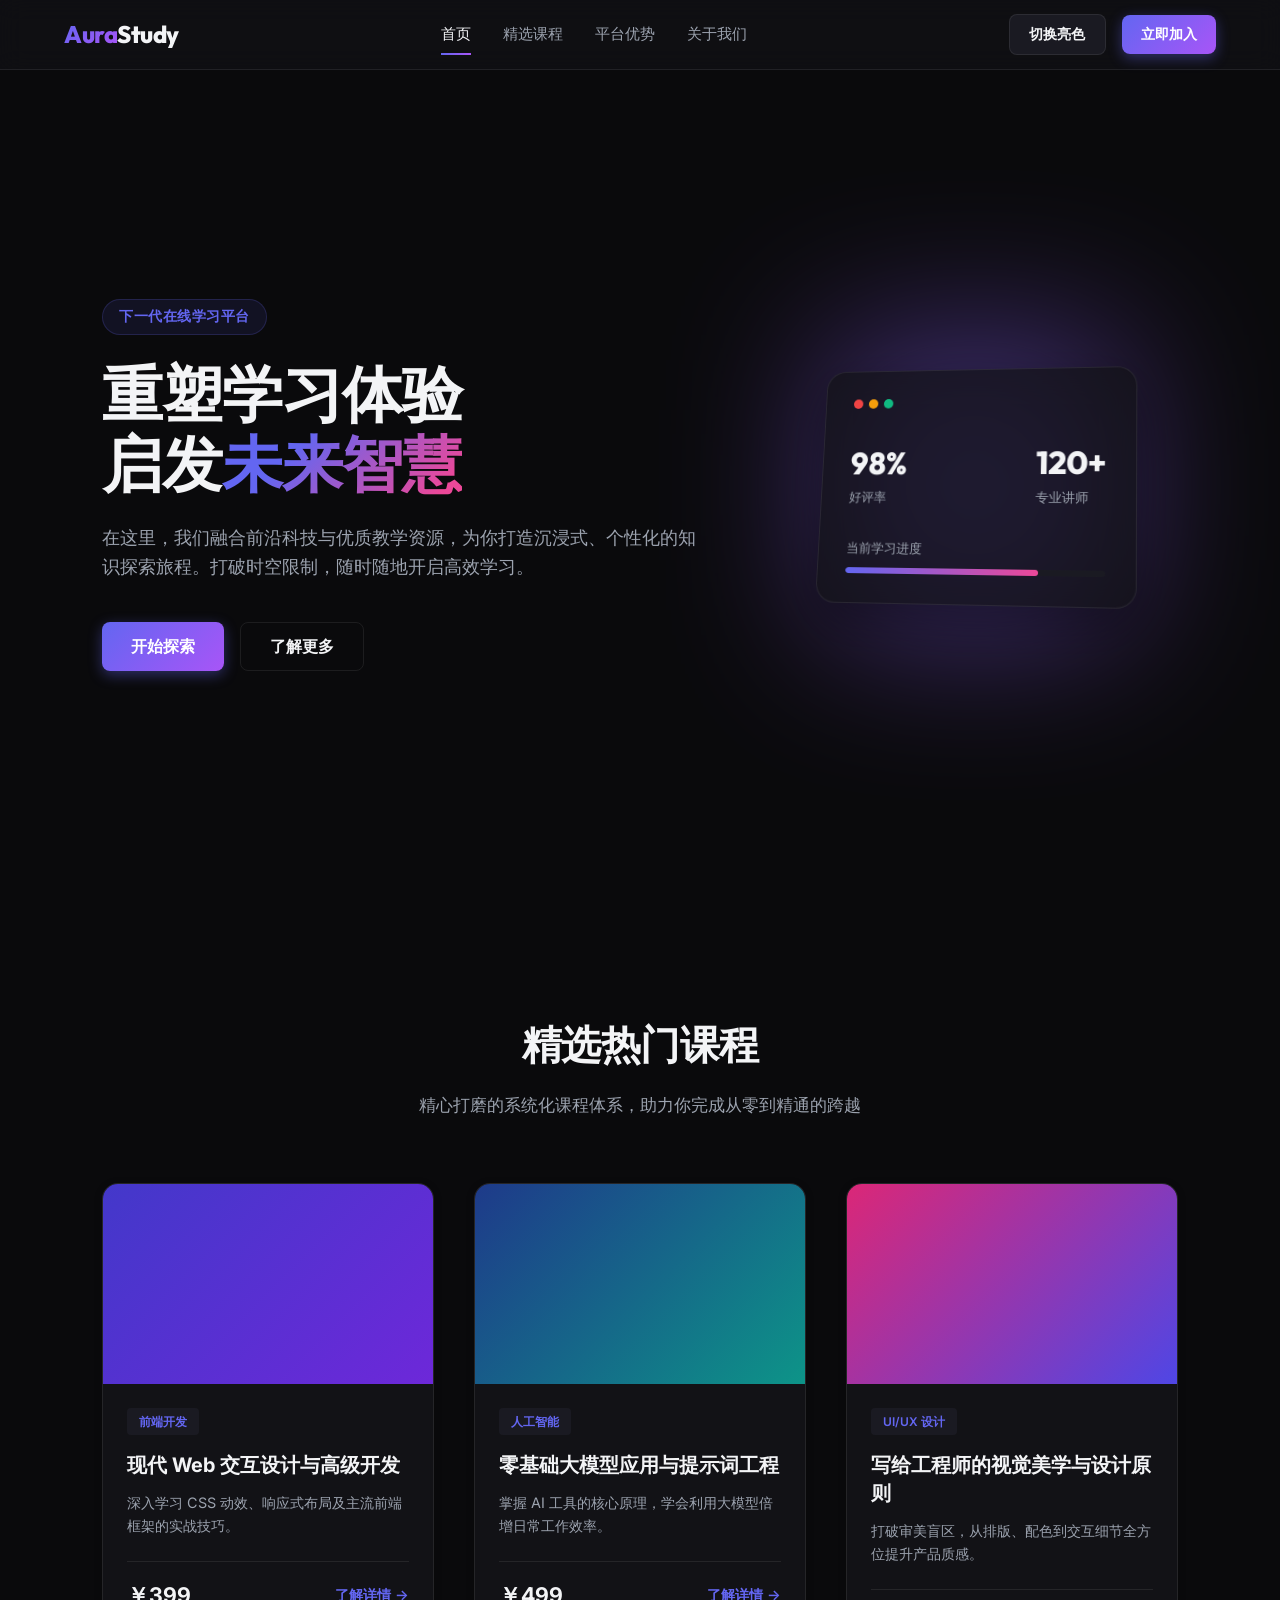
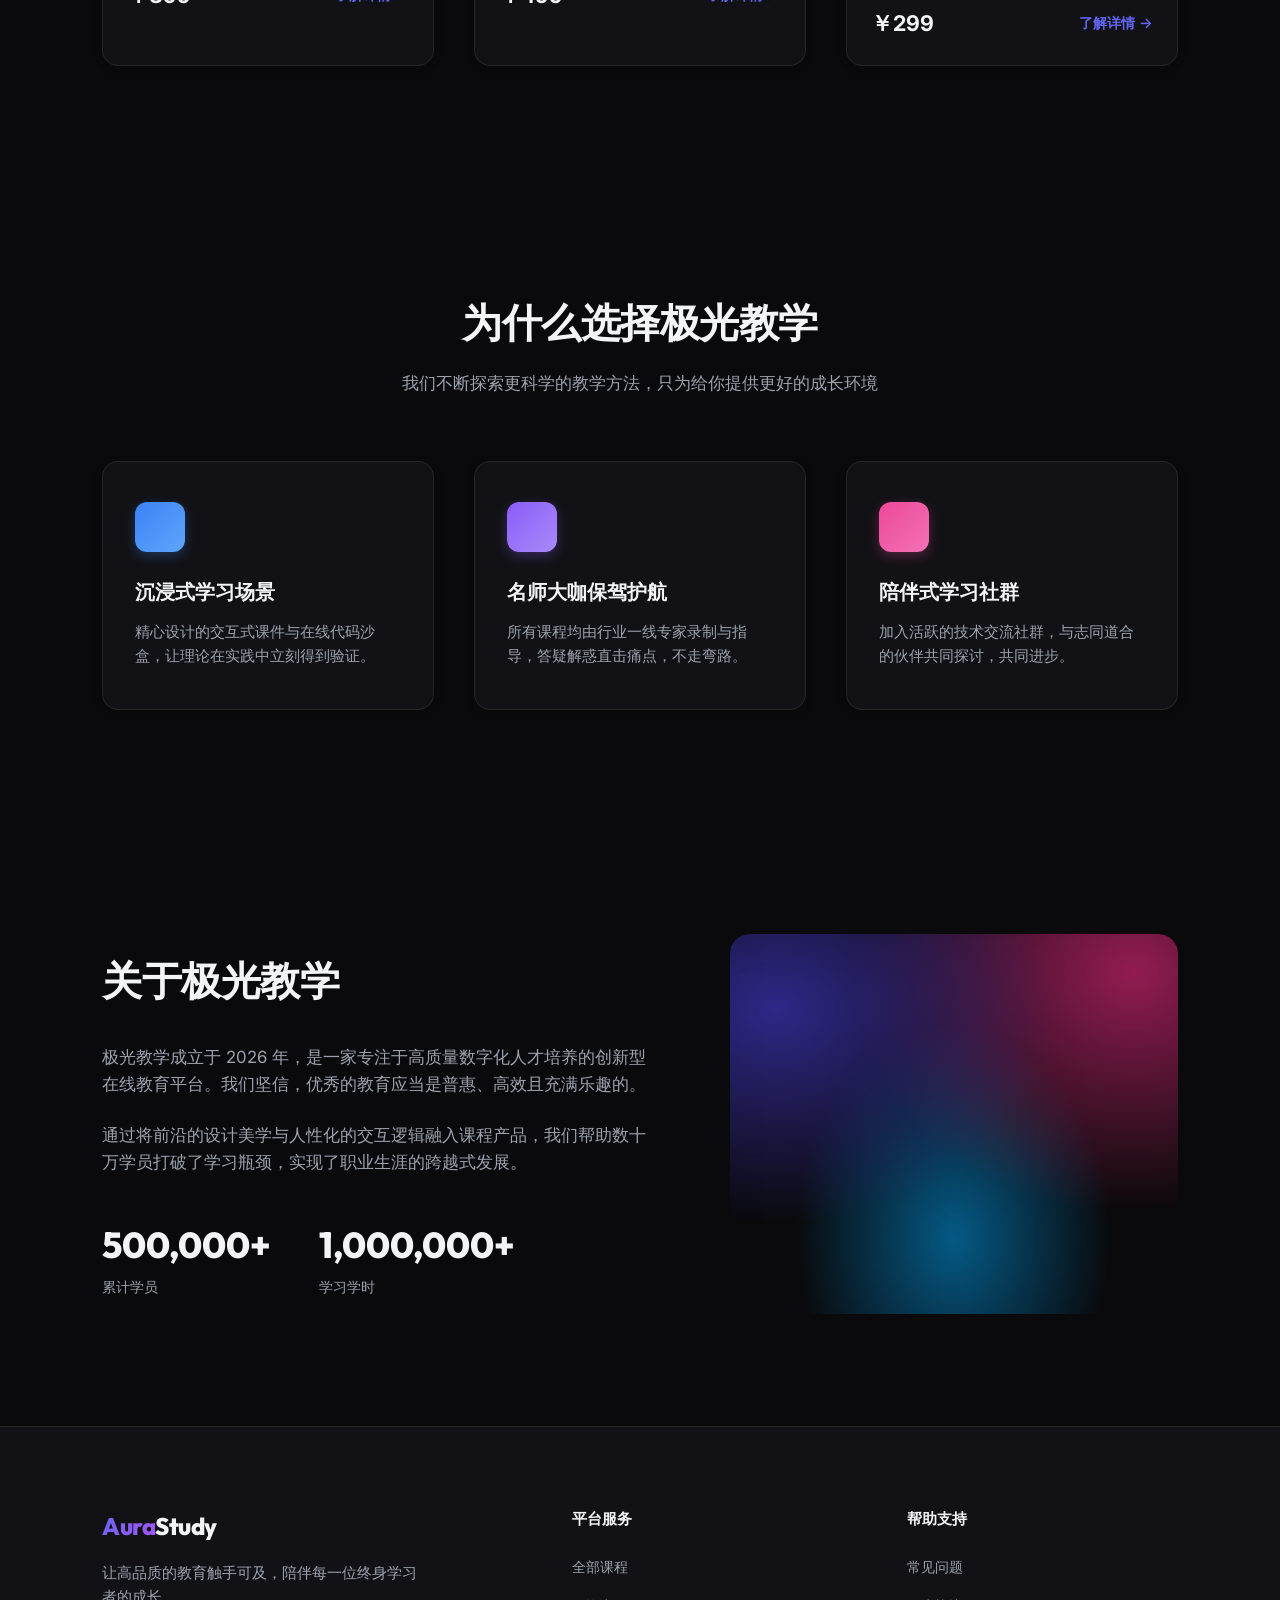
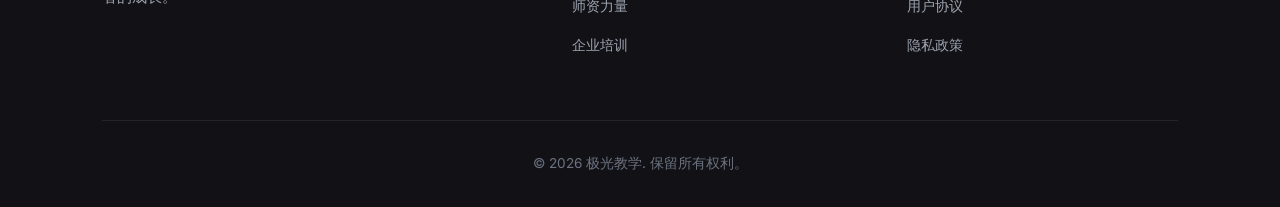
==== index.html @ a6448950 "Initial commit" ====
<!DOCTYPE html>
<html lang="zh-CN">
<head>
    <meta charset="UTF-8">
    <meta name="viewport" content="width=device-width, initial-scale=1.0">
    <title>极光教学 - 探索未来教育的无限可能</title>
    <link rel="preconnect" href="https://fonts.googleapis.com">
    <link rel="preconnect" href="https://fonts.gstatic.com" crossorigin>
    <link href="https://fonts.googleapis.com/css2?family=Inter:wght@300;400;500;600;700&family=Outfit:wght@400;600;800&display=swap" rel="stylesheet">
    <link rel="stylesheet" href="style.css">
</head>
<body>
    <header class="navbar">
        <div class="logo">
            <span class="logo-accent">Aura</span>Study
        </div>
        <nav class="nav-links">
            <a href="#home" class="active">首页</a>
            <a href="#courses">精选课程</a>
            <a href="#features">平台优势</a>
            <a href="#about">关于我们</a>
        </nav>
        <div class="nav-actions">
            <button class="btn btn-secondary" id="theme-toggle">切换主题</button>
            <button class="btn btn-primary">立即加入</button>
        </div>
    </header>

    <main>
        <section id="home" class="hero-section">
            <div class="hero-content">
                <div class="badge">下一代在线学习平台</div>
                <h1 class="hero-title">重塑学习体验<br>启发<span class="text-gradient">未来智慧</span></h1>
                <p class="hero-subtitle">在这里，我们融合前沿科技与优质教学资源，为你打造沉浸式、个性化的知识探索旅程。打破时空限制，随时随地开启高效学习。</p>
                <div class="hero-buttons">
                    <button class="btn btn-primary btn-large">开始探索</button>
                    <button class="btn btn-outline btn-large">了解更多</button>
                </div>
            </div>
            <div class="hero-visual">
                <div class="glow-sphere"></div>
                <div class="visual-card">
                    <div class="card-header">
                        <span class="dot red"></span>
                        <span class="dot yellow"></span>
                        <span class="dot green"></span>
                    </div>
                    <div class="card-content">
                        <div class="stats-row">
                            <div class="stat-item">
                                <span class="stat-num">98%</span>
                                <span class="stat-label">好评率</span>
                            </div>
                            <div class="stat-item">
                                <span class="stat-num">120+</span>
                                <span class="stat-label">专业讲师</span>
                            </div>
                        </div>
                        <div class="progress-container">
                            <span class="progress-label">当前学习进度</span>
                            <div class="progress-bar">
                                <div class="progress-fill"></div>
                            </div>
                        </div>
                    </div>
                </div>
            </div>
        </section>

        <section id="courses" class="courses-section">
            <div class="section-header">
                <h2 class="section-title">精选热门课程</h2>
                <p class="section-subtitle">精心打磨的系统化课程体系，助力你完成从零到精通的跨越</p>
            </div>
            <div class="courses-grid">
                <div class="course-card">
                    <div class="course-image img-gradient-1"></div>
                    <div class="course-body">
                        <span class="course-tag">前端开发</span>
                        <h3 class="course-title">现代 Web 交互设计与高级开发</h3>
                        <p class="course-desc">深入学习 CSS 动效、响应式布局及主流前端框架的实战技巧。</p>
                        <div class="course-footer">
                            <span class="course-price">￥399</span>
                            <button class="btn btn-text">了解详情 &rarr;</button>
                        </div>
                    </div>
                </div>
                <div class="course-card">
                    <div class="course-image img-gradient-2"></div>
                    <div class="course-body">
                        <span class="course-tag">人工智能</span>
                        <h3 class="course-title">零基础大模型应用与提示词工程</h3>
                        <p class="course-desc">掌握 AI 工具的核心原理，学会利用大模型倍增日常工作效率。</p>
                        <div class="course-footer">
                            <span class="course-price">￥499</span>
                            <button class="btn btn-text">了解详情 &rarr;</button>
                        </div>
                    </div>
                </div>
                <div class="course-card">
                    <div class="course-image img-gradient-3"></div>
                    <div class="course-body">
                        <span class="course-tag">UI/UX 设计</span>
                        <h3 class="course-title">写给工程师的视觉美学与设计原则</h3>
                        <p class="course-desc">打破审美盲区，从排版、配色到交互细节全方位提升产品质感。</p>
                        <div class="course-footer">
                            <span class="course-price">￥299</span>
                            <button class="btn btn-text">了解详情 &rarr;</button>
                        </div>
                    </div>
                </div>
            </div>
        </section>

        <section id="features" class="features-section">
            <div class="section-header">
                <h2 class="section-title">为什么选择极光教学</h2>
                <p class="section-subtitle">我们不断探索更科学的教学方法，只为给你提供更好的成长环境</p>
            </div>
            <div class="features-grid">
                <div class="feature-card">
                    <div class="feature-icon icon-blue"></div>
                    <h3 class="feature-title">沉浸式学习场景</h3>
                    <p class="feature-desc">精心设计的交互式课件与在线代码沙盒，让理论在实践中立刻得到验证。</p>
                </div>
                <div class="feature-card">
                    <div class="feature-icon icon-purple"></div>
                    <h3 class="feature-title">名师大咖保驾护航</h3>
                    <p class="feature-desc">所有课程均由行业一线专家录制与指导，答疑解惑直击痛点，不走弯路。</p>
                </div>
                <div class="feature-card">
                    <div class="feature-icon icon-pink"></div>
                    <h3 class="feature-title">陪伴式学习社群</h3>
                    <p class="feature-desc">加入活跃的技术交流社群，与志同道合的伙伴共同探讨，共同进步。</p>
                </div>
            </div>
        </section>

        <section id="about" class="about-section">
            <div class="about-content">
                <h2 class="section-title text-left">关于极光教学</h2>
                <p class="about-text">极光教学成立于 2026 年，是一家专注于高质量数字化人才培养的创新型在线教育平台。我们坚信，优秀的教育应当是普惠、高效且充满乐趣的。</p>
                <p class="about-text">通过将前沿的设计美学与人性化的交互逻辑融入课程产品，我们帮助数十万学员打破了学习瓶颈，实现了职业生涯的跨越式发展。</p>
                <div class="about-stats">
                    <div class="about-stat">
                        <span class="about-stat-num">500,000+</span>
                        <span class="about-stat-label">累计学员</span>
                    </div>
                    <div class="about-stat">
                        <span class="about-stat-num">1,000,000+</span>
                        <span class="about-stat-label">学习学时</span>
                    </div>
                </div>
            </div>
            <div class="about-visual">
                <div class="gradient-mesh"></div>
            </div>
        </section>
    </main>

    <footer class="footer">
        <div class="footer-grid">
            <div class="footer-brand">
                <div class="logo">
                    <span class="logo-accent">Aura</span>Study
                </div>
                <p class="footer-desc">让高品质的教育触手可及，陪伴每一位终身学习者的成长。</p>
            </div>
            <div class="footer-links">
                <h4>平台服务</h4>
                <a href="#courses">全部课程</a>
                <a href="#">师资力量</a>
                <a href="#">企业培训</a>
            </div>
            <div class="footer-links">
                <h4>帮助支持</h4>
                <a href="#">常见问题</a>
                <a href="#">用户协议</a>
                <a href="#">隐私政策</a>
            </div>
        </div>
        <div class="footer-bottom">
            <p>&copy; 2026 极光教学. 保留所有权利。</p>
        </div>
    </footer>

    <script src="script.js"></script>
</body>
</html>
---- style.css ----
:root {
    --bg-primary: #0a0a0c;
    --bg-secondary: #121216;
    --bg-tertiary: #1a1a22;
    --text-primary: #f3f4f6;
    --text-secondary: #9ca3af;
    --text-muted: #6b7280;
    --accent-primary: #6366f1;
    --accent-secondary: #a855f7;
    --accent-pink: #ec4899;
    --accent-green: #10b981;
    --accent-yellow: #f59e0b;
    --accent-red: #ef4444;
    --border-color: rgba(255, 255, 255, 0.08);
    --glass-bg: rgba(18, 18, 22, 0.7);
    --glass-border: rgba(255, 255, 255, 0.08);
    --shadow-sm: 0 2px 8px rgba(0, 0, 0, 0.2);
    --shadow-md: 0 8px 24px rgba(0, 0, 0, 0.3);
    --shadow-lg: 0 16px 48px rgba(0, 0, 0, 0.4);
    --font-sans: 'Inter', -apple-system, BlinkMacSystemFont, "Segoe UI", Roboto, sans-serif;
    --font-display: 'Outfit', var(--font-sans);
    --transition-fast: 0.2s ease;
    --transition-normal: 0.3s cubic-bezier(0.4, 0, 0.2, 1);
    --transition-slow: 0.5s cubic-bezier(0.4, 0, 0.2, 1);
}

[data-theme="light"] {
    --bg-primary: #f8fafc;
    --bg-secondary: #ffffff;
    --bg-tertiary: #f1f5f9;
    --text-primary: #0f172a;
    --text-secondary: #475569;
    --text-muted: #94a3b8;
    --accent-primary: #4f46e5;
    --accent-secondary: #9333ea;
    --border-color: rgba(15, 23, 42, 0.08);
    --glass-bg: rgba(255, 255, 255, 0.8);
    --glass-border: rgba(15, 23, 42, 0.06);
    --shadow-sm: 0 2px 8px rgba(15, 23, 42, 0.05);
    --shadow-md: 0 8px 24px rgba(15, 23, 42, 0.08);
    --shadow-lg: 0 16px 48px rgba(15, 23, 42, 0.12);
}

* {
    margin: 0;
    padding: 0;
    box-sizing: border-box;
}

html {
    scroll-behavior: smooth;
    font-size: 16px;
}

body {
    background-color: var(--bg-primary);
    color: var(--text-primary);
    font-family: var(--font-sans);
    line-height: 1.6;
    overflow-x: hidden;
    transition: background-color var(--transition-normal), color var(--transition-normal);
}

a {
    color: inherit;
    text-decoration: none;
    transition: color var(--transition-fast);
}

button {
    font-family: inherit;
    border: none;
    background: none;
    cursor: pointer;
}

.navbar {
    position: fixed;
    top: 0;
    left: 0;
    width: 100%;
    height: 70px;
    display: flex;
    justify-content: space-between;
    align-items: center;
    padding: 0 5%;
    background: var(--glass-bg);
    backdrop-filter: blur(12px);
    -webkit-backdrop-filter: blur(12px);
    border-bottom: 1px solid var(--glass-border);
    z-index: 1000;
    transition: background var(--transition-normal), border var(--transition-normal);
}

.logo {
    font-family: var(--font-display);
    font-size: 1.5rem;
    font-weight: 800;
    letter-spacing: -0.5px;
    color: var(--text-primary);
}

.logo-accent {
    color: transparent;
    background: linear-gradient(135deg, var(--accent-primary), var(--accent-secondary));
    background-clip: text;
    -webkit-background-clip: text;
}

.nav-links {
    display: flex;
    gap: 2rem;
}

.nav-links a {
    font-size: 0.95rem;
    font-weight: 500;
    color: var(--text-secondary);
    position: relative;
    padding: 0.5rem 0;
}

.nav-links a:hover, .nav-links a.active {
    color: var(--text-primary);
}

.nav-links a::after {
    content: '';
    position: absolute;
    bottom: 0;
    left: 0;
    width: 0;
    height: 2px;
    background: linear-gradient(90deg, var(--accent-primary), var(--accent-secondary));
    transition: width var(--transition-normal);
}

.nav-links a:hover::after, .nav-links a.active::after {
    width: 100%;
}

.nav-actions {
    display: flex;
    align-items: center;
    gap: 1rem;
}

.btn {
    padding: 0.6rem 1.2rem;
    font-size: 0.9rem;
    font-weight: 600;
    border-radius: 8px;
    transition: all var(--transition-fast);
}

.btn-primary {
    background: linear-gradient(135deg, var(--accent-primary), var(--accent-secondary));
    color: #ffffff;
    box-shadow: 0 4px 14px rgba(99, 102, 241, 0.4);
}

.btn-primary:hover {
    transform: translateY(-2px);
    box-shadow: 0 6px 20px rgba(99, 102, 241, 0.6);
}

.btn-secondary {
    background-color: var(--bg-tertiary);
    color: var(--text-primary);
    border: 1px solid var(--border-color);
}

.btn-secondary:hover {
    background-color: var(--border-color);
}

.btn-outline {
    border: 1px solid var(--border-color);
    color: var(--text-primary);
}

.btn-outline:hover {
    background-color: var(--border-color);
    transform: translateY(-2px);
}

.btn-large {
    padding: 0.8rem 1.8rem;
    font-size: 1rem;
}

.btn-text {
    color: var(--accent-primary);
    font-weight: 600;
    padding: 0.5rem 0;
    display: inline-flex;
    align-items: center;
    transition: transform var(--transition-fast);
}

.btn-text:hover {
    transform: translateX(4px);
}

.text-gradient {
    color: transparent;
    background: linear-gradient(135deg, var(--accent-primary) 30%, var(--accent-pink) 90%);
    background-clip: text;
    -webkit-background-clip: text;
}

main {
    padding-top: 70px;
}

.hero-section {
    min-height: calc(100vh - 70px);
    display: grid;
    grid-template-columns: 1.2fr 0.8fr;
    align-items: center;
    padding: 0 8%;
    gap: 4rem;
    position: relative;
}

.hero-content {
    display: flex;
    flex-direction: column;
    align-items: flex-start;
}

.badge {
    padding: 0.4rem 1rem;
    background: rgba(99, 102, 241, 0.1);
    color: var(--accent-primary);
    border: 1px solid rgba(99, 102, 241, 0.2);
    border-radius: 50px;
    font-size: 0.85rem;
    font-weight: 600;
    margin-bottom: 1.5rem;
    letter-spacing: 0.5px;
}

.hero-title {
    font-family: var(--font-display);
    font-size: 3.8rem;
    font-weight: 800;
    line-height: 1.15;
    margin-bottom: 1.5rem;
    color: var(--text-primary);
    letter-spacing: -1px;
}

.hero-subtitle {
    font-size: 1.15rem;
    color: var(--text-secondary);
    margin-bottom: 2.5rem;
    max-width: 600px;
}

.hero-buttons {
    display: flex;
    gap: 1rem;
}

.hero-visual {
    position: relative;
    display: flex;
    justify-content: center;
    align-items: center;
    height: 450px;
}

.glow-sphere {
    position: absolute;
    width: 300px;
    height: 300px;
    background: radial-gradient(circle, var(--accent-primary) 0%, var(--accent-secondary) 100%);
    filter: blur(80px);
    opacity: 0.45;
    animation: pulse 8s infinite alternate;
}

.visual-card {
    position: relative;
    width: 320px;
    background: var(--glass-bg);
    border: 1px solid var(--glass-border);
    border-radius: 20px;
    padding: 1.8rem;
    box-shadow: var(--shadow-lg);
    backdrop-filter: blur(16px);
    -webkit-backdrop-filter: blur(16px);
    transform: perspective(1000px) rotateY(-10deg) rotateX(10deg);
    transition: transform var(--transition-normal);
}

.visual-card:hover {
    transform: perspective(1000px) rotateY(0deg) rotateX(0deg) translateY(-10px);
}

.card-header {
    display: flex;
    gap: 6px;
    margin-bottom: 2rem;
}

.dot {
    width: 10px;
    height: 10px;
    border-radius: 50%;
}

.dot.red { background-color: var(--accent-red); }
.dot.yellow { background-color: var(--accent-yellow); }
.dot.green { background-color: var(--accent-green); }

.stats-row {
    display: flex;
    justify-content: space-between;
    margin-bottom: 2rem;
}

.stat-item {
    display: flex;
    flex-direction: column;
}

.stat-num {
    font-family: var(--font-display);
    font-size: 2rem;
    font-weight: 800;
    color: var(--text-primary);
}

.stat-label {
    font-size: 0.8rem;
    color: var(--text-secondary);
}

.progress-container {
    display: flex;
    flex-direction: column;
    gap: 0.5rem;
}

.progress-label {
    font-size: 0.8rem;
    color: var(--text-secondary);
}

.progress-bar {
    width: 100%;
    height: 6px;
    background-color: var(--bg-tertiary);
    border-radius: 10px;
    overflow: hidden;
}

.progress-fill {
    width: 75%;
    height: 100%;
    background: linear-gradient(90deg, var(--accent-primary), var(--accent-pink));
    border-radius: 10px;
}

.courses-section, .features-section, .about-section {
    padding: 7rem 8%;
}

.section-header {
    text-align: center;
    max-width: 700px;
    margin: 0 auto 4rem auto;
}

.section-title {
    font-family: var(--font-display);
    font-size: 2.5rem;
    font-weight: 800;
    color: var(--text-primary);
    margin-bottom: 1rem;
    letter-spacing: -0.5px;
}

.section-subtitle {
    font-size: 1.05rem;
    color: var(--text-secondary);
}

.courses-grid {
    display: grid;
    grid-template-columns: repeat(auto-fit, minmax(320px, 1fr));
    gap: 2.5rem;
}

.course-card {
    background-color: var(--bg-secondary);
    border: 1px solid var(--border-color);
    border-radius: 16px;
    overflow: hidden;
    box-shadow: var(--shadow-sm);
    transition: all var(--transition-normal);
}

.course-card:hover {
    transform: translateY(-8px);
    box-shadow: var(--shadow-md);
    border-color: rgba(99, 102, 241, 0.3);
}

.course-image {
    height: 200px;
    width: 100%;
    position: relative;
}

.img-gradient-1 {
    background: linear-gradient(135deg, #4338ca, #6d28d9);
}

.img-gradient-2 {
    background: linear-gradient(135deg, #1e3a8a, #0d9488);
}

.img-gradient-3 {
    background: linear-gradient(135deg, #db2777, #4f46e5);
}

.course-body {
    padding: 1.5rem;
}

.course-tag {
    display: inline-block;
    padding: 0.25rem 0.75rem;
    font-size: 0.75rem;
    font-weight: 600;
    border-radius: 4px;
    background-color: var(--bg-tertiary);
    color: var(--accent-primary);
    margin-bottom: 1rem;
}

.course-title {
    font-size: 1.25rem;
    font-weight: 700;
    color: var(--text-primary);
    margin-bottom: 0.75rem;
    line-height: 1.4;
}

.course-desc {
    font-size: 0.9rem;
    color: var(--text-secondary);
    margin-bottom: 1.5rem;
}

.course-footer {
    display: flex;
    justify-content: space-between;
    align-items: center;
    padding-top: 1rem;
    border-top: 1px solid var(--border-color);
}

.course-price {
    font-size: 1.35rem;
    font-weight: 700;
    color: var(--text-primary);
}

.features-grid {
    display: grid;
    grid-template-columns: repeat(auto-fit, minmax(280px, 1fr));
    gap: 2.5rem;
}

.feature-card {
    background-color: var(--bg-secondary);
    border: 1px solid var(--border-color);
    border-radius: 16px;
    padding: 2.5rem 2rem;
    box-shadow: var(--shadow-sm);
    transition: all var(--transition-normal);
}

.feature-card:hover {
    transform: translateY(-5px);
    box-shadow: var(--shadow-md);
    border-color: rgba(168, 85, 247, 0.3);
}

.feature-icon {
    width: 50px;
    height: 50px;
    border-radius: 12px;
    margin-bottom: 1.5rem;
}

.icon-blue {
    background: linear-gradient(135deg, #3b82f6, #60a5fa);
    box-shadow: 0 4px 12px rgba(59, 130, 246, 0.3);
}

.icon-purple {
    background: linear-gradient(135deg, #8b5cf6, #a78bfa);
    box-shadow: 0 4px 12px rgba(139, 92, 246, 0.3);
}

.icon-pink {
    background: linear-gradient(135deg, #ec4899, #f472b6);
    box-shadow: 0 4px 12px rgba(236, 72, 153, 0.3);
}

.feature-title {
    font-size: 1.25rem;
    font-weight: 700;
    color: var(--text-primary);
    margin-bottom: 0.75rem;
}

.feature-desc {
    font-size: 0.95rem;
    color: var(--text-secondary);
}

.about-section {
    display: grid;
    grid-template-columns: 1.1fr 0.9fr;
    gap: 5rem;
    align-items: center;
}

.text-left {
    text-align: left;
    margin-bottom: 2rem;
}

.about-text {
    font-size: 1.05rem;
    color: var(--text-secondary);
    margin-bottom: 1.5rem;
}

.about-stats {
    display: flex;
    gap: 3rem;
    margin-top: 2.5rem;
}

.about-stat {
    display: flex;
    flex-direction: column;
}

.about-stat-num {
    font-family: var(--font-display);
    font-size: 2.25rem;
    font-weight: 800;
    color: var(--text-primary);
}

.about-stat-label {
    font-size: 0.85rem;
    color: var(--text-secondary);
    margin-top: 0.25rem;
}

.about-visual {
    height: 380px;
    width: 100%;
    position: relative;
    border-radius: 20px;
    overflow: hidden;
}

.gradient-mesh {
    position: absolute;
    width: 100%;
    height: 100%;
    background: radial-gradient(at 10% 20%, #4338ca 0px, transparent 50%),
                radial-gradient(at 90% 10%, #db2777 0px, transparent 50%),
                radial-gradient(at 50% 80%, #0284c7 0px, transparent 50%);
    opacity: 0.65;
}

.footer {
    background-color: var(--bg-secondary);
    border-top: 1px solid var(--border-color);
    padding: 5rem 8% 2rem 8%;
}

.footer-grid {
    display: grid;
    grid-template-columns: 1.5fr 1fr 1fr;
    gap: 4rem;
    margin-bottom: 4rem;
}

.footer-brand {
    display: flex;
    flex-direction: column;
    gap: 1rem;
}

.footer-desc {
    color: var(--text-secondary);
    font-size: 0.95rem;
    max-width: 320px;
}

.footer-links {
    display: flex;
    flex-direction: column;
    gap: 1rem;
}

.footer-links h4 {
    font-size: 0.95rem;
    font-weight: 700;
    color: var(--text-primary);
    margin-bottom: 0.5rem;
}

.footer-links a {
    font-size: 0.9rem;
    color: var(--text-secondary);
}

.footer-links a:hover {
    color: var(--text-primary);
}

.footer-bottom {
    text-align: center;
    padding-top: 2rem;
    border-top: 1px solid var(--border-color);
    color: var(--text-muted);
    font-size: 0.85rem;
}

@keyframes pulse {
    0% {
        transform: scale(1);
        filter: blur(80px);
    }
    100% {
        transform: scale(1.15);
        filter: blur(100px);
    }
}

@media (max-width: 1024px) {
    .hero-section {
        grid-template-columns: 1fr;
        padding-top: 4rem;
        gap: 3rem;
    }
    
    .hero-content {
        align-items: center;
        text-align: center;
    }
    
    .hero-subtitle {
        margin-left: auto;
        margin-right: auto;
    }
    
    .hero-buttons {
        justify-content: center;
    }
    
    .hero-visual {
        height: 350px;
    }
    
    .about-section {
        grid-template-columns: 1fr;
        gap: 3rem;
    }
    
    .about-visual {
        height: 300px;
    }
}

@media (max-width: 768px) {
    .navbar {
        padding: 0 1.5rem;
    }
    
    .nav-links {
        display: none;
    }
    
    .hero-title {
        font-size: 2.8rem;
    }
    
    .footer-grid {
        grid-template-columns: 1fr;
        gap: 2.5rem;
    }
}
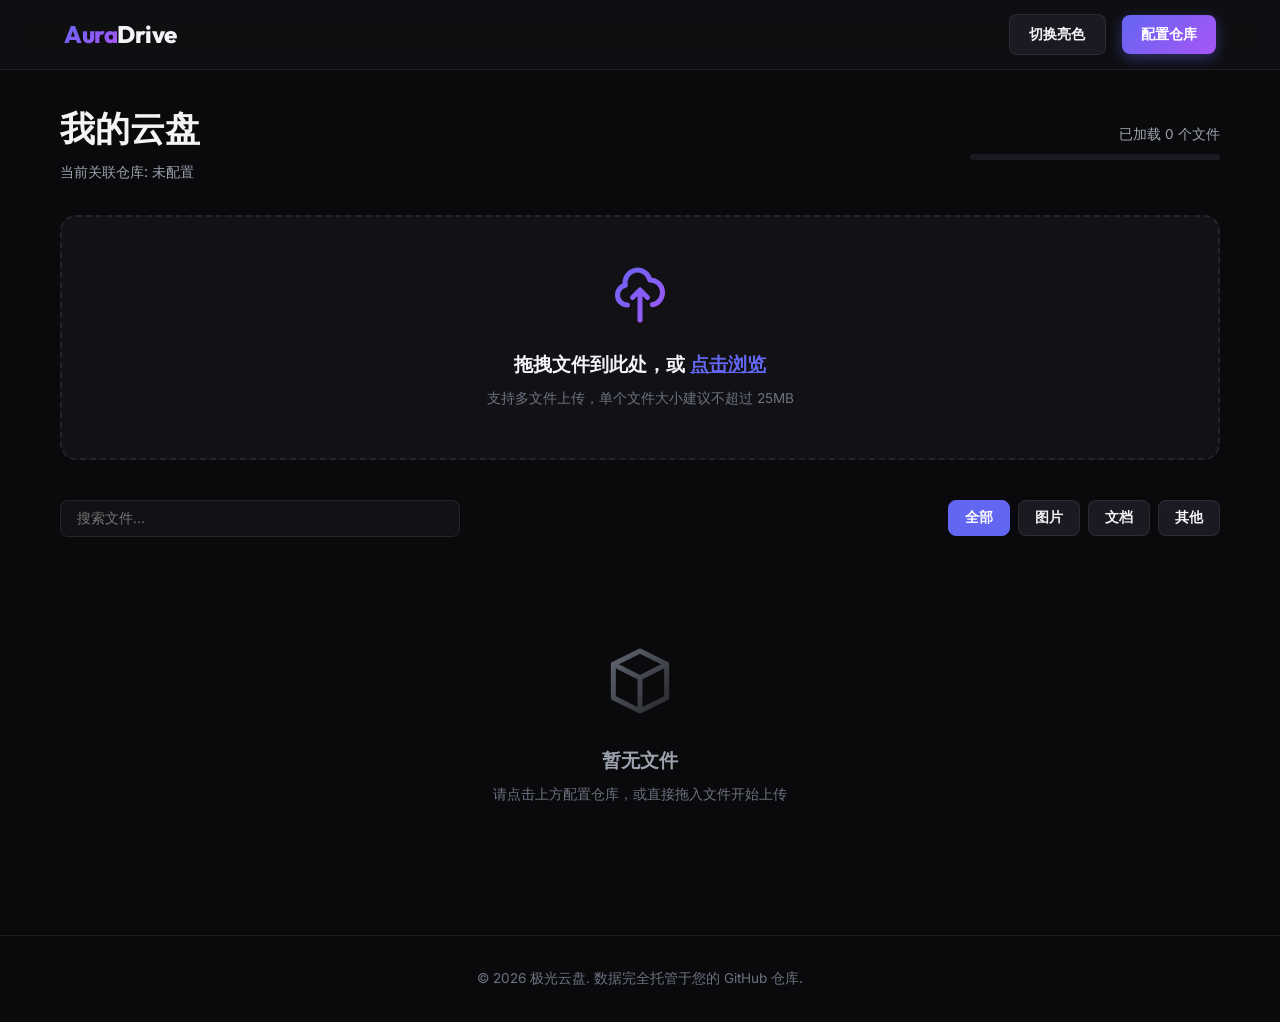
==== commit 58f84b36: "Upgrade to Aura Drive" ====
--- a/index.html
+++ b/index.html
@@ -3,7 +3,7 @@
 <head>
     <meta charset="UTF-8">
     <meta name="viewport" content="width=device-width, initial-scale=1.0">
-    <title>极光教学 - 探索未来教育的无限可能</title>
+    <title>极光云盘 - Aura Drive</title>
     <link rel="preconnect" href="https://fonts.googleapis.com">
     <link rel="preconnect" href="https://fonts.gstatic.com" crossorigin>
     <link href="https://fonts.googleapis.com/css2?family=Inter:wght@300;400;500;600;700&family=Outfit:wght@400;600;800&display=swap" rel="stylesheet">
@@ -12,175 +12,113 @@
 <body>
     <header class="navbar">
         <div class="logo">
-            <span class="logo-accent">Aura</span>Study
+            <span class="logo-accent">Aura</span>Drive
         </div>
-        <nav class="nav-links">
-            <a href="#home" class="active">首页</a>
-            <a href="#courses">精选课程</a>
-            <a href="#features">平台优势</a>
-            <a href="#about">关于我们</a>
-        </nav>
         <div class="nav-actions">
             <button class="btn btn-secondary" id="theme-toggle">切换主题</button>
-            <button class="btn btn-primary">立即加入</button>
+            <button class="btn btn-primary" id="open-config-btn">配置仓库</button>
         </div>
     </header>
 
-    <main>
-        <section id="home" class="hero-section">
-            <div class="hero-content">
-                <div class="badge">下一代在线学习平台</div>
-                <h1 class="hero-title">重塑学习体验<br>启发<span class="text-gradient">未来智慧</span></h1>
-                <p class="hero-subtitle">在这里，我们融合前沿科技与优质教学资源，为你打造沉浸式、个性化的知识探索旅程。打破时空限制，随时随地开启高效学习。</p>
-                <div class="hero-buttons">
-                    <button class="btn btn-primary btn-large">开始探索</button>
-                    <button class="btn btn-outline btn-large">了解更多</button>
-                </div>
+    <main class="container">
+        <section class="drive-header">
+            <div class="header-left">
+                <h1 class="page-title">我的云盘</h1>
+                <p class="repo-info" id="current-repo-display">当前关联仓库: 未配置</p>
             </div>
-            <div class="hero-visual">
-                <div class="glow-sphere"></div>
-                <div class="visual-card">
-                    <div class="card-header">
-                        <span class="dot red"></span>
-                        <span class="dot yellow"></span>
-                        <span class="dot green"></span>
-                    </div>
-                    <div class="card-content">
-                        <div class="stats-row">
-                            <div class="stat-item">
-                                <span class="stat-num">98%</span>
-                                <span class="stat-label">好评率</span>
-                            </div>
-                            <div class="stat-item">
-                                <span class="stat-num">120+</span>
-                                <span class="stat-label">专业讲师</span>
-                            </div>
-                        </div>
-                        <div class="progress-container">
-                            <span class="progress-label">当前学习进度</span>
-                            <div class="progress-bar">
-                                <div class="progress-fill"></div>
-                            </div>
-                        </div>
+            <div class="header-right">
+                <div class="storage-info">
+                    <span class="storage-text" id="storage-usage-text">已加载 0 个文件</span>
+                    <div class="storage-bar">
+                        <div class="storage-fill" id="storage-usage-bar" style="width: 0%;"></div>
                     </div>
                 </div>
             </div>
         </section>
 
-        <section id="courses" class="courses-section">
-            <div class="section-header">
-                <h2 class="section-title">精选热门课程</h2>
-                <p class="section-subtitle">精心打磨的系统化课程体系，助力你完成从零到精通的跨越</p>
-            </div>
-            <div class="courses-grid">
-                <div class="course-card">
-                    <div class="course-image img-gradient-1"></div>
-                    <div class="course-body">
-                        <span class="course-tag">前端开发</span>
-                        <h3 class="course-title">现代 Web 交互设计与高级开发</h3>
-                        <p class="course-desc">深入学习 CSS 动效、响应式布局及主流前端框架的实战技巧。</p>
-                        <div class="course-footer">
-                            <span class="course-price">￥399</span>
-                            <button class="btn btn-text">了解详情 &rarr;</button>
-                        </div>
-                    </div>
+        <section class="upload-area" id="drop-zone">
+            <input type="file" id="file-input" multiple style="display: none;">
+            <div class="upload-icon"></div>
+            <h3>拖拽文件到此处，或 <span class="upload-link" id="select-files-trigger">点击浏览</span></h3>
+            <p>支持多文件上传，单个文件大小建议不超过 25MB</p>
+            <div id="upload-progress-container" class="upload-progress-container" style="display: none;">
+                <div class="progress-info">
+                    <span id="upload-status-text">正在准备上传...</span>
+                    <span id="upload-percentage-text">0%</span>
                 </div>
-                <div class="course-card">
-                    <div class="course-image img-gradient-2"></div>
-                    <div class="course-body">
-                        <span class="course-tag">人工智能</span>
-                        <h3 class="course-title">零基础大模型应用与提示词工程</h3>
-                        <p class="course-desc">掌握 AI 工具的核心原理，学会利用大模型倍增日常工作效率。</p>
-                        <div class="course-footer">
-                            <span class="course-price">￥499</span>
-                            <button class="btn btn-text">了解详情 &rarr;</button>
-                        </div>
-                    </div>
-                </div>
-                <div class="course-card">
-                    <div class="course-image img-gradient-3"></div>
-                    <div class="course-body">
-                        <span class="course-tag">UI/UX 设计</span>
-                        <h3 class="course-title">写给工程师的视觉美学与设计原则</h3>
-                        <p class="course-desc">打破审美盲区，从排版、配色到交互细节全方位提升产品质感。</p>
-                        <div class="course-footer">
-                            <span class="course-price">￥299</span>
-                            <button class="btn btn-text">了解详情 &rarr;</button>
-                        </div>
-                    </div>
+                <div class="progress-track">
+                    <div class="progress-thumb" id="upload-progress-bar" style="width: 0%;"></div>
                 </div>
             </div>
         </section>
 
-        <section id="features" class="features-section">
-            <div class="section-header">
-                <h2 class="section-title">为什么选择极光教学</h2>
-                <p class="section-subtitle">我们不断探索更科学的教学方法，只为给你提供更好的成长环境</p>
+        <section class="files-control-bar">
+            <div class="search-box">
+                <input type="text" id="search-input" placeholder="搜索文件...">
             </div>
-            <div class="features-grid">
-                <div class="feature-card">
-                    <div class="feature-icon icon-blue"></div>
-                    <h3 class="feature-title">沉浸式学习场景</h3>
-                    <p class="feature-desc">精心设计的交互式课件与在线代码沙盒，让理论在实践中立刻得到验证。</p>
-                </div>
-                <div class="feature-card">
-                    <div class="feature-icon icon-purple"></div>
-                    <h3 class="feature-title">名师大咖保驾护航</h3>
-                    <p class="feature-desc">所有课程均由行业一线专家录制与指导，答疑解惑直击痛点，不走弯路。</p>
-                </div>
-                <div class="feature-card">
-                    <div class="feature-icon icon-pink"></div>
-                    <h3 class="feature-title">陪伴式学习社群</h3>
-                    <p class="feature-desc">加入活跃的技术交流社群，与志同道合的伙伴共同探讨，共同进步。</p>
-                </div>
+            <div class="filter-actions">
+                <button class="btn btn-secondary btn-icon active" id="filter-all">全部</button>
+                <button class="btn btn-secondary btn-icon" id="filter-image">图片</button>
+                <button class="btn btn-secondary btn-icon" id="filter-doc">文档</button>
+                <button class="btn btn-secondary btn-icon" id="filter-other">其他</button>
             </div>
         </section>
 
-        <section id="about" class="about-section">
-            <div class="about-content">
-                <h2 class="section-title text-left">关于极光教学</h2>
-                <p class="about-text">极光教学成立于 2026 年，是一家专注于高质量数字化人才培养的创新型在线教育平台。我们坚信，优秀的教育应当是普惠、高效且充满乐趣的。</p>
-                <p class="about-text">通过将前沿的设计美学与人性化的交互逻辑融入课程产品，我们帮助数十万学员打破了学习瓶颈，实现了职业生涯的跨越式发展。</p>
-                <div class="about-stats">
-                    <div class="about-stat">
-                        <span class="about-stat-num">500,000+</span>
-                        <span class="about-stat-label">累计学员</span>
-                    </div>
-                    <div class="about-stat">
-                        <span class="about-stat-num">1,000,000+</span>
-                        <span class="about-stat-label">学习学时</span>
-                    </div>
-                </div>
+        <section class="files-container">
+            <div class="loading-state" id="loading-spinner" style="display: none;">
+                <div class="spinner"></div>
+                <p>正在拉取文件列表...</p>
             </div>
-            <div class="about-visual">
-                <div class="gradient-mesh"></div>
+            <div class="empty-state" id="empty-state">
+                <div class="empty-icon"></div>
+                <h3>暂无文件</h3>
+                <p>请点击上方配置仓库，或直接拖入文件开始上传</p>
             </div>
+            <div class="files-grid" id="files-grid"></div>
         </section>
     </main>
 
-    <footer class="footer">
-        <div class="footer-grid">
-            <div class="footer-brand">
-                <div class="logo">
-                    <span class="logo-accent">Aura</span>Study
+    <div class="modal" id="config-modal">
+        <div class="modal-content">
+            <div class="modal-header">
+                <h2>GitHub 仓库配置</h2>
+                <button class="close-btn" id="close-config-btn">&times;</button>
+            </div>
+            <div class="modal-body">
+                <div class="form-group">
+                    <label for="config-username">GitHub 用户名</label>
+                    <input type="text" id="config-username" placeholder="例如: sherlpyq">
                 </div>
-                <p class="footer-desc">让高品质的教育触手可及，陪伴每一位终身学习者的成长。</p>
+                <div class="form-group">
+                    <label for="config-repo">仓库名称</label>
+                    <input type="text" id="config-repo" placeholder="例如: jiaoxue">
+                </div>
+                <div class="form-group">
+                    <label for="config-branch">分支名称</label>
+                    <input type="text" id="config-branch" placeholder="默认: main" value="main">
+                </div>
+                <div class="form-group">
+                    <label for="config-path">存储目录</label>
+                    <input type="text" id="config-path" placeholder="例如: files" value="files">
+                </div>
+                <div class="form-group">
+                    <label for="config-token">GitHub 访问令牌 (Personal Access Token)</label>
+                    <input type="password" id="config-token" placeholder="输入 ghp_ 开头的口令以支持文件上传">
+                    <span class="help-text">口令仅保存在本地浏览器中，绝对不会上传第三方服务器。</span>
+                </div>
             </div>
-            <div class="footer-links">
-                <h4>平台服务</h4>
-                <a href="#courses">全部课程</a>
-                <a href="#">师资力量</a>
-                <a href="#">企业培训</a>
-            </div>
-            <div class="footer-links">
-                <h4>帮助支持</h4>
-                <a href="#">常见问题</a>
-                <a href="#">用户协议</a>
-                <a href="#">隐私政策</a>
+            <div class="modal-footer">
+                <button class="btn btn-secondary" id="cancel-config-btn">取消</button>
+                <button class="btn btn-primary" id="save-config-btn">保存配置</button>
             </div>
         </div>
+    </div>
+
+    <div class="toast-container" id="toast-container"></div>
+
+    <footer class="footer">
         <div class="footer-bottom">
-            <p>&copy; 2026 极光教学. 保留所有权利。</p>
+            <p>&copy; 2026 极光云盘. 数据完全托管于您的 GitHub 仓库.</p>
         </div>
     </footer>
 
--- a/style.css
+++ b/style.css
@@ -107,38 +107,6 @@
     -webkit-background-clip: text;
 }
 
-.nav-links {
-    display: flex;
-    gap: 2rem;
-}
-
-.nav-links a {
-    font-size: 0.95rem;
-    font-weight: 500;
-    color: var(--text-secondary);
-    position: relative;
-    padding: 0.5rem 0;
-}
-
-.nav-links a:hover, .nav-links a.active {
-    color: var(--text-primary);
-}
-
-.nav-links a::after {
-    content: '';
-    position: absolute;
-    bottom: 0;
-    left: 0;
-    width: 0;
-    height: 2px;
-    background: linear-gradient(90deg, var(--accent-primary), var(--accent-secondary));
-    transition: width var(--transition-normal);
-}
-
-.nav-links a:hover::after, .nav-links a.active::after {
-    width: 100%;
-}
-
 .nav-actions {
     display: flex;
     align-items: center;
@@ -174,182 +142,45 @@
     background-color: var(--border-color);
 }
 
-.btn-outline {
-    border: 1px solid var(--border-color);
-    color: var(--text-primary);
-}
-
-.btn-outline:hover {
-    background-color: var(--border-color);
-    transform: translateY(-2px);
-}
-
-.btn-large {
-    padding: 0.8rem 1.8rem;
-    font-size: 1rem;
-}
-
-.btn-text {
-    color: var(--accent-primary);
-    font-weight: 600;
-    padding: 0.5rem 0;
-    display: inline-flex;
-    align-items: center;
-    transition: transform var(--transition-fast);
-}
-
-.btn-text:hover {
-    transform: translateX(4px);
-}
-
-.text-gradient {
-    color: transparent;
-    background: linear-gradient(135deg, var(--accent-primary) 30%, var(--accent-pink) 90%);
-    background-clip: text;
-    -webkit-background-clip: text;
-}
-
-main {
-    padding-top: 70px;
-}
-
-.hero-section {
-    min-height: calc(100vh - 70px);
-    display: grid;
-    grid-template-columns: 1.2fr 0.8fr;
-    align-items: center;
-    padding: 0 8%;
-    gap: 4rem;
-    position: relative;
-}
-
-.hero-content {
-    display: flex;
-    flex-direction: column;
-    align-items: flex-start;
-}
-
-.badge {
-    padding: 0.4rem 1rem;
-    background: rgba(99, 102, 241, 0.1);
-    color: var(--accent-primary);
-    border: 1px solid rgba(99, 102, 241, 0.2);
-    border-radius: 50px;
-    font-size: 0.85rem;
-    font-weight: 600;
-    margin-bottom: 1.5rem;
-    letter-spacing: 0.5px;
-}
-
-.hero-title {
+.container {
+    max-width: 1200px;
+    margin: 0 auto;
+    padding: 100px 20px 50px 20px;
+}
+
+.drive-header {
+    display: flex;
+    justify-content: space-between;
+    align-items: center;
+    margin-bottom: 2rem;
+}
+
+.page-title {
     font-family: var(--font-display);
-    font-size: 3.8rem;
+    font-size: 2.2rem;
     font-weight: 800;
-    line-height: 1.15;
-    margin-bottom: 1.5rem;
-    color: var(--text-primary);
-    letter-spacing: -1px;
-}
-
-.hero-subtitle {
-    font-size: 1.15rem;
+    margin-bottom: 0.25rem;
+}
+
+.repo-info {
     color: var(--text-secondary);
-    margin-bottom: 2.5rem;
-    max-width: 600px;
-}
-
-.hero-buttons {
-    display: flex;
-    gap: 1rem;
-}
-
-.hero-visual {
-    position: relative;
-    display: flex;
-    justify-content: center;
-    align-items: center;
-    height: 450px;
-}
-
-.glow-sphere {
-    position: absolute;
-    width: 300px;
-    height: 300px;
-    background: radial-gradient(circle, var(--accent-primary) 0%, var(--accent-secondary) 100%);
-    filter: blur(80px);
-    opacity: 0.45;
-    animation: pulse 8s infinite alternate;
-}
-
-.visual-card {
-    position: relative;
-    width: 320px;
-    background: var(--glass-bg);
-    border: 1px solid var(--glass-border);
-    border-radius: 20px;
-    padding: 1.8rem;
-    box-shadow: var(--shadow-lg);
-    backdrop-filter: blur(16px);
-    -webkit-backdrop-filter: blur(16px);
-    transform: perspective(1000px) rotateY(-10deg) rotateX(10deg);
-    transition: transform var(--transition-normal);
-}
-
-.visual-card:hover {
-    transform: perspective(1000px) rotateY(0deg) rotateX(0deg) translateY(-10px);
-}
-
-.card-header {
-    display: flex;
-    gap: 6px;
-    margin-bottom: 2rem;
-}
-
-.dot {
-    width: 10px;
-    height: 10px;
-    border-radius: 50%;
-}
-
-.dot.red { background-color: var(--accent-red); }
-.dot.yellow { background-color: var(--accent-yellow); }
-.dot.green { background-color: var(--accent-green); }
-
-.stats-row {
-    display: flex;
-    justify-content: space-between;
-    margin-bottom: 2rem;
-}
-
-.stat-item {
-    display: flex;
-    flex-direction: column;
-}
-
-.stat-num {
-    font-family: var(--font-display);
-    font-size: 2rem;
-    font-weight: 800;
-    color: var(--text-primary);
-}
-
-.stat-label {
-    font-size: 0.8rem;
-    color: var(--text-secondary);
-}
-
-.progress-container {
+    font-size: 0.9rem;
+}
+
+.storage-info {
+    width: 250px;
     display: flex;
     flex-direction: column;
     gap: 0.5rem;
 }
 
-.progress-label {
-    font-size: 0.8rem;
+.storage-text {
+    font-size: 0.85rem;
     color: var(--text-secondary);
-}
-
-.progress-bar {
+    text-align: right;
+}
+
+.storage-bar {
     width: 100%;
     height: 6px;
     background-color: var(--bg-tertiary);
@@ -357,350 +188,473 @@
     overflow: hidden;
 }
 
-.progress-fill {
-    width: 75%;
+.storage-fill {
     height: 100%;
     background: linear-gradient(90deg, var(--accent-primary), var(--accent-pink));
     border-radius: 10px;
-}
-
-.courses-section, .features-section, .about-section {
-    padding: 7rem 8%;
-}
-
-.section-header {
+    transition: width var(--transition-normal);
+}
+
+.upload-area {
+    background-color: var(--bg-secondary);
+    border: 2px dashed var(--border-color);
+    border-radius: 16px;
+    padding: 3rem 2rem;
     text-align: center;
-    max-width: 700px;
-    margin: 0 auto 4rem auto;
-}
-
-.section-title {
-    font-family: var(--font-display);
-    font-size: 2.5rem;
-    font-weight: 800;
-    color: var(--text-primary);
+    cursor: pointer;
+    transition: all var(--transition-normal);
+    margin-bottom: 2.5rem;
+    position: relative;
+    overflow: hidden;
+}
+
+.upload-area:hover, .upload-area.dragover {
+    border-color: var(--accent-primary);
+    background-color: rgba(99, 102, 241, 0.03);
+}
+
+.upload-icon {
+    width: 60px;
+    height: 60px;
+    margin: 0 auto 1.5rem auto;
+    background: linear-gradient(135deg, var(--accent-primary), var(--accent-secondary));
+    mask-image: url("data:image/svg+xml,%3Csvg xmlns='http://www.w3.org/2000/svg' fill='none' viewBox='0 0 24 24' stroke='currentColor'%3E%3Cpath stroke-linecap='round' stroke-linejoin='round' stroke-width='2' d='M7 16a4 4 0 01-.88-7.903A5 5 0 1115.9 6L16 6a5 5 0 011 9.9M15 13l-3-3m0 0l-3 3m3-3v12'/%3E%3C/svg%3E");
+    -webkit-mask-image: url("data:image/svg+xml,%3Csvg xmlns='http://www.w3.org/2000/svg' fill='none' viewBox='0 0 24 24' stroke='currentColor'%3E%3Cpath stroke-linecap='round' stroke-linejoin='round' stroke-width='2' d='M7 16a4 4 0 01-.88-7.903A5 5 0 1115.9 6L16 6a5 5 0 011 9.9M15 13l-3-3m0 0l-3 3m3-3v12'/%3E%3C/svg%3E");
+    mask-size: contain;
+    -webkit-mask-size: contain;
+    mask-repeat: no-repeat;
+    -webkit-mask-repeat: no-repeat;
+}
+
+.upload-area h3 {
+    font-size: 1.2rem;
+    font-weight: 600;
+    margin-bottom: 0.5rem;
+}
+
+.upload-link {
+    color: var(--accent-primary);
+    text-decoration: underline;
+}
+
+.upload-area p {
+    font-size: 0.85rem;
+    color: var(--text-muted);
+}
+
+.upload-progress-container {
+    margin-top: 1.5rem;
+    background-color: var(--bg-tertiary);
+    border: 1px solid var(--border-color);
+    border-radius: 8px;
+    padding: 1rem;
+    text-align: left;
+    max-width: 500px;
+    margin-left: auto;
+    margin-right: auto;
+}
+
+.progress-info {
+    display: flex;
+    justify-content: space-between;
+    font-size: 0.85rem;
+    margin-bottom: 0.5rem;
+}
+
+.progress-track {
+    width: 100%;
+    height: 4px;
+    background-color: var(--bg-primary);
+    border-radius: 10px;
+    overflow: hidden;
+}
+
+.progress-thumb {
+    height: 100%;
+    background-color: var(--accent-primary);
+    width: 0%;
+    transition: width var(--transition-fast);
+}
+
+.files-control-bar {
+    display: flex;
+    justify-content: space-between;
+    align-items: center;
+    margin-bottom: 1.5rem;
+    gap: 1rem;
+}
+
+.search-box {
+    flex-grow: 1;
+    max-width: 400px;
+}
+
+.search-box input {
+    width: 100%;
+    padding: 0.6rem 1rem;
+    border-radius: 8px;
+    background-color: var(--bg-secondary);
+    border: 1px solid var(--border-color);
+    color: var(--text-primary);
+    font-size: 0.9rem;
+    outline: none;
+    transition: all var(--transition-fast);
+}
+
+.search-box input:focus {
+    border-color: var(--accent-primary);
+    box-shadow: 0 0 0 2px rgba(99, 102, 241, 0.15);
+}
+
+.filter-actions {
+    display: flex;
+    gap: 0.5rem;
+}
+
+.btn-icon {
+    font-size: 0.85rem;
+    padding: 0.5rem 1rem;
+}
+
+.btn-icon.active {
+    background-color: var(--accent-primary);
+    color: #ffffff;
+    border-color: var(--accent-primary);
+}
+
+.files-container {
+    min-height: 300px;
+    position: relative;
+}
+
+.loading-state, .empty-state {
+    display: flex;
+    flex-direction: column;
+    align-items: center;
+    justify-content: center;
+    padding: 5rem 2rem;
+    text-align: center;
+}
+
+.spinner {
+    width: 40px;
+    height: 40px;
+    border: 3px solid var(--border-color);
+    border-top-color: var(--accent-primary);
+    border-radius: 50%;
+    animation: spin 1s linear infinite;
     margin-bottom: 1rem;
-    letter-spacing: -0.5px;
-}
-
-.section-subtitle {
-    font-size: 1.05rem;
+}
+
+.empty-icon {
+    width: 80px;
+    height: 80px;
+    margin-bottom: 1.5rem;
+    background: linear-gradient(135deg, var(--text-muted), var(--border-color));
+    mask-image: url("data:image/svg+xml,%3Csvg xmlns='http://www.w3.org/2000/svg' fill='none' viewBox='0 0 24 24' stroke='currentColor'%3E%3Cpath stroke-linecap='round' stroke-linejoin='round' stroke-width='1.5' d='M20 7l-8-4-8 4m16 0l-8 4m8-4v10l-8 4m0-10L4 7m8 4v10M4 7v10l8 4'/%3E%3C/svg%3E");
+    -webkit-mask-image: url("data:image/svg+xml,%3Csvg xmlns='http://www.w3.org/2000/svg' fill='none' viewBox='0 0 24 24' stroke='currentColor'%3E%3Cpath stroke-linecap='round' stroke-linejoin='round' stroke-width='1.5' d='M20 7l-8-4-8 4m16 0l-8 4m8-4v10l-8 4m0-10L4 7m8 4v10M4 7v10l8 4'/%3E%3C/svg%3E");
+    mask-size: contain;
+    -webkit-mask-size: contain;
+    mask-repeat: no-repeat;
+    -webkit-mask-repeat: no-repeat;
+}
+
+.empty-state h3 {
+    font-size: 1.2rem;
     color: var(--text-secondary);
-}
-
-.courses-grid {
+    margin-bottom: 0.5rem;
+}
+
+.empty-state p {
+    font-size: 0.85rem;
+    color: var(--text-muted);
+}
+
+.files-grid {
     display: grid;
-    grid-template-columns: repeat(auto-fit, minmax(320px, 1fr));
-    gap: 2.5rem;
-}
-
-.course-card {
+    grid-template-columns: repeat(auto-fill, minmax(220px, 1fr));
+    gap: 1.5rem;
+}
+
+.file-card {
+    background-color: var(--bg-secondary);
+    border: 1px solid var(--border-color);
+    border-radius: 12px;
+    overflow: hidden;
+    display: flex;
+    flex-direction: column;
+    transition: all var(--transition-normal);
+    position: relative;
+}
+
+.file-card:hover {
+    transform: translateY(-4px);
+    box-shadow: var(--shadow-md);
+    border-color: var(--accent-primary);
+}
+
+.file-preview {
+    height: 120px;
+    background-color: var(--bg-tertiary);
+    display: flex;
+    align-items: center;
+    justify-content: center;
+    overflow: hidden;
+    position: relative;
+}
+
+.file-preview img {
+    width: 100%;
+    height: 100%;
+    object-fit: cover;
+}
+
+.file-icon-placeholder {
+    width: 40px;
+    height: 40px;
+    background: linear-gradient(135deg, var(--accent-primary), var(--accent-secondary));
+    mask-size: contain;
+    -webkit-mask-size: contain;
+    mask-repeat: no-repeat;
+    -webkit-mask-repeat: no-repeat;
+}
+
+.file-icon-placeholder.image {
+    mask-image: url("data:image/svg+xml,%3Csvg xmlns='http://www.w3.org/2000/svg' fill='none' viewBox='0 0 24 24' stroke='currentColor'%3E%3Cpath stroke-linecap='round' stroke-linejoin='round' stroke-width='2' d='M4 16l4.586-4.586a2 2 0 012.828 0L16 16m-2-2l1.586-1.586a2 2 0 012.828 0L20 14m-6-6h.01M6 20h12a2 2 0 002-2V6a2 2 0 00-2-2H6a2 2 0 00-2 2v12a2 2 0 002 2z'/%3E%3C/svg%3E");
+    -webkit-mask-image: url("data:image/svg+xml,%3Csvg xmlns='http://www.w3.org/2000/svg' fill='none' viewBox='0 0 24 24' stroke='currentColor'%3E%3Cpath stroke-linecap='round' stroke-linejoin='round' stroke-width='2' d='M4 16l4.586-4.586a2 2 0 012.828 0L16 16m-2-2l1.586-1.586a2 2 0 012.828 0L20 14m-6-6h.01M6 20h12a2 2 0 002-2V6a2 2 0 00-2-2H6a2 2 0 00-2 2v12a2 2 0 002 2z'/%3E%3C/svg%3E");
+}
+
+.file-icon-placeholder.doc {
+    background: linear-gradient(135deg, var(--accent-green), #059669);
+    mask-image: url("data:image/svg+xml,%3Csvg xmlns='http://www.w3.org/2000/svg' fill='none' viewBox='0 0 24 24' stroke='currentColor'%3E%3Cpath stroke-linecap='round' stroke-linejoin='round' stroke-width='2' d='M9 12h6m-6 4h6m2 5H7a2 2 0 01-2-2V5a2 2 0 012-2h5.586a1 1 0 01.707.293l5.414 5.414a1 1 0 01.293.707V19a2 2 0 01-2 2z'/%3E%3C/svg%3E");
+    -webkit-mask-image: url("data:image/svg+xml,%3Csvg xmlns='http://www.w3.org/2000/svg' fill='none' viewBox='0 0 24 24' stroke='currentColor'%3E%3Cpath stroke-linecap='round' stroke-linejoin='round' stroke-width='2' d='M9 12h6m-6 4h6m2 5H7a2 2 0 01-2-2V5a2 2 0 012-2h5.586a1 1 0 01.707.293l5.414 5.414a1 1 0 01.293.707V19a2 2 0 01-2 2z'/%3E%3C/svg%3E");
+}
+
+.file-icon-placeholder.other {
+    background: linear-gradient(135deg, var(--accent-yellow), #d97706);
+    mask-image: url("data:image/svg+xml,%3Csvg xmlns='http://www.w3.org/2000/svg' fill='none' viewBox='0 0 24 24' stroke='currentColor'%3E%3Cpath stroke-linecap='round' stroke-linejoin='round' stroke-width='2' d='M7 21h10a2 2 0 002-2V9.414a1 1 0 00-.293-.707l-5.414-5.414A1 1 0 0012.586 3H7a2 2 0 00-2 2v14a2 2 0 002 2z'/%3E%3C/svg%3E");
+    -webkit-mask-image: url("data:image/svg+xml,%3Csvg xmlns='http://www.w3.org/2000/svg' fill='none' viewBox='0 0 24 24' stroke='currentColor'%3E%3Cpath stroke-linecap='round' stroke-linejoin='round' stroke-width='2' d='M7 21h10a2 2 0 002-2V9.414a1 1 0 00-.293-.707l-5.414-5.414A1 1 0 0012.586 3H7a2 2 0 00-2 2v14a2 2 0 002 2z'/%3E%3C/svg%3E");
+}
+
+.file-info {
+    padding: 1rem;
+    display: flex;
+    flex-direction: column;
+    flex-grow: 1;
+}
+
+.file-name {
+    font-size: 0.95rem;
+    font-weight: 600;
+    color: var(--text-primary);
+    overflow: hidden;
+    text-overflow: ellipsis;
+    white-space: nowrap;
+    margin-bottom: 0.25rem;
+}
+
+.file-meta {
+    font-size: 0.75rem;
+    color: var(--text-muted);
+    display: flex;
+    justify-content: space-between;
+    margin-bottom: 1rem;
+}
+
+.file-actions {
+    display: flex;
+    gap: 0.5rem;
+    margin-top: auto;
+}
+
+.btn-card {
+    flex: 1;
+    padding: 0.4rem;
+    font-size: 0.8rem;
+    border-radius: 6px;
+    text-align: center;
+}
+
+.modal {
+    position: fixed;
+    top: 0;
+    left: 0;
+    width: 100%;
+    height: 100%;
+    background-color: rgba(0, 0, 0, 0.6);
+    backdrop-filter: blur(8px);
+    -webkit-backdrop-filter: blur(8px);
+    display: flex;
+    align-items: center;
+    justify-content: center;
+    opacity: 0;
+    pointer-events: none;
+    z-index: 2000;
+    transition: opacity var(--transition-normal);
+}
+
+.modal.active {
+    opacity: 1;
+    pointer-events: auto;
+}
+
+.modal-content {
     background-color: var(--bg-secondary);
     border: 1px solid var(--border-color);
     border-radius: 16px;
+    width: 90%;
+    max-width: 500px;
+    box-shadow: var(--shadow-lg);
+    transform: scale(0.9);
+    transition: transform var(--transition-normal);
     overflow: hidden;
-    box-shadow: var(--shadow-sm);
-    transition: all var(--transition-normal);
-}
-
-.course-card:hover {
-    transform: translateY(-8px);
+}
+
+.modal.active .modal-content {
+    transform: scale(1);
+}
+
+.modal-header {
+    padding: 1.25rem 1.5rem;
+    border-bottom: 1px solid var(--border-color);
+    display: flex;
+    justify-content: space-between;
+    align-items: center;
+}
+
+.modal-header h2 {
+    font-size: 1.25rem;
+    font-family: var(--font-display);
+    font-weight: 700;
+}
+
+.close-btn {
+    font-size: 1.5rem;
+    color: var(--text-secondary);
+}
+
+.close-btn:hover {
+    color: var(--text-primary);
+}
+
+.modal-body {
+    padding: 1.5rem;
+    display: flex;
+    flex-direction: column;
+    gap: 1.25rem;
+}
+
+.form-group {
+    display: flex;
+    flex-direction: column;
+    gap: 0.5rem;
+}
+
+.form-group label {
+    font-size: 0.85rem;
+    font-weight: 600;
+    color: var(--text-secondary);
+}
+
+.form-group input {
+    padding: 0.6rem 0.8rem;
+    border-radius: 8px;
+    background-color: var(--bg-tertiary);
+    border: 1px solid var(--border-color);
+    color: var(--text-primary);
+    font-size: 0.9rem;
+    outline: none;
+    transition: all var(--transition-fast);
+}
+
+.form-group input:focus {
+    border-color: var(--accent-primary);
+}
+
+.help-text {
+    font-size: 0.75rem;
+    color: var(--text-muted);
+}
+
+.modal-footer {
+    padding: 1rem 1.5rem;
+    border-top: 1px solid var(--border-color);
+    display: flex;
+    justify-content: flex-end;
+    gap: 0.75rem;
+    background-color: rgba(0, 0, 0, 0.1);
+}
+
+.toast-container {
+    position: fixed;
+    bottom: 2rem;
+    right: 2rem;
+    display: flex;
+    flex-direction: column;
+    gap: 0.75rem;
+    z-index: 3000;
+}
+
+.toast {
+    background-color: var(--bg-tertiary);
+    border: 1px solid var(--border-color);
+    border-left: 4px solid var(--accent-primary);
+    color: var(--text-primary);
+    padding: 0.8rem 1.5rem;
+    border-radius: 8px;
+    font-size: 0.9rem;
+    font-weight: 500;
     box-shadow: var(--shadow-md);
-    border-color: rgba(99, 102, 241, 0.3);
-}
-
-.course-image {
-    height: 200px;
-    width: 100%;
-    position: relative;
-}
-
-.img-gradient-1 {
-    background: linear-gradient(135deg, #4338ca, #6d28d9);
-}
-
-.img-gradient-2 {
-    background: linear-gradient(135deg, #1e3a8a, #0d9488);
-}
-
-.img-gradient-3 {
-    background: linear-gradient(135deg, #db2777, #4f46e5);
-}
-
-.course-body {
-    padding: 1.5rem;
-}
-
-.course-tag {
-    display: inline-block;
-    padding: 0.25rem 0.75rem;
-    font-size: 0.75rem;
-    font-weight: 600;
-    border-radius: 4px;
-    background-color: var(--bg-tertiary);
-    color: var(--accent-primary);
-    margin-bottom: 1rem;
-}
-
-.course-title {
-    font-size: 1.25rem;
-    font-weight: 700;
-    color: var(--text-primary);
-    margin-bottom: 0.75rem;
-    line-height: 1.4;
-}
-
-.course-desc {
-    font-size: 0.9rem;
-    color: var(--text-secondary);
-    margin-bottom: 1.5rem;
-}
-
-.course-footer {
-    display: flex;
-    justify-content: space-between;
-    align-items: center;
-    padding-top: 1rem;
+    transform: translateX(120%);
+    transition: transform var(--transition-normal);
+}
+
+.toast.active {
+    transform: translateX(0);
+}
+
+.toast.success {
+    border-left-color: var(--accent-green);
+}
+
+.toast.error {
+    border-left-color: var(--accent-red);
+}
+
+.footer {
+    margin-top: auto;
+    padding: 2rem 0;
     border-top: 1px solid var(--border-color);
-}
-
-.course-price {
-    font-size: 1.35rem;
-    font-weight: 700;
-    color: var(--text-primary);
-}
-
-.features-grid {
-    display: grid;
-    grid-template-columns: repeat(auto-fit, minmax(280px, 1fr));
-    gap: 2.5rem;
-}
-
-.feature-card {
-    background-color: var(--bg-secondary);
-    border: 1px solid var(--border-color);
-    border-radius: 16px;
-    padding: 2.5rem 2rem;
-    box-shadow: var(--shadow-sm);
-    transition: all var(--transition-normal);
-}
-
-.feature-card:hover {
-    transform: translateY(-5px);
-    box-shadow: var(--shadow-md);
-    border-color: rgba(168, 85, 247, 0.3);
-}
-
-.feature-icon {
-    width: 50px;
-    height: 50px;
-    border-radius: 12px;
-    margin-bottom: 1.5rem;
-}
-
-.icon-blue {
-    background: linear-gradient(135deg, #3b82f6, #60a5fa);
-    box-shadow: 0 4px 12px rgba(59, 130, 246, 0.3);
-}
-
-.icon-purple {
-    background: linear-gradient(135deg, #8b5cf6, #a78bfa);
-    box-shadow: 0 4px 12px rgba(139, 92, 246, 0.3);
-}
-
-.icon-pink {
-    background: linear-gradient(135deg, #ec4899, #f472b6);
-    box-shadow: 0 4px 12px rgba(236, 72, 153, 0.3);
-}
-
-.feature-title {
-    font-size: 1.25rem;
-    font-weight: 700;
-    color: var(--text-primary);
-    margin-bottom: 0.75rem;
-}
-
-.feature-desc {
-    font-size: 0.95rem;
-    color: var(--text-secondary);
-}
-
-.about-section {
-    display: grid;
-    grid-template-columns: 1.1fr 0.9fr;
-    gap: 5rem;
-    align-items: center;
-}
-
-.text-left {
-    text-align: left;
-    margin-bottom: 2rem;
-}
-
-.about-text {
-    font-size: 1.05rem;
-    color: var(--text-secondary);
-    margin-bottom: 1.5rem;
-}
-
-.about-stats {
-    display: flex;
-    gap: 3rem;
-    margin-top: 2.5rem;
-}
-
-.about-stat {
-    display: flex;
-    flex-direction: column;
-}
-
-.about-stat-num {
-    font-family: var(--font-display);
-    font-size: 2.25rem;
-    font-weight: 800;
-    color: var(--text-primary);
-}
-
-.about-stat-label {
-    font-size: 0.85rem;
-    color: var(--text-secondary);
-    margin-top: 0.25rem;
-}
-
-.about-visual {
-    height: 380px;
-    width: 100%;
-    position: relative;
-    border-radius: 20px;
-    overflow: hidden;
-}
-
-.gradient-mesh {
-    position: absolute;
-    width: 100%;
-    height: 100%;
-    background: radial-gradient(at 10% 20%, #4338ca 0px, transparent 50%),
-                radial-gradient(at 90% 10%, #db2777 0px, transparent 50%),
-                radial-gradient(at 50% 80%, #0284c7 0px, transparent 50%);
-    opacity: 0.65;
-}
-
-.footer {
-    background-color: var(--bg-secondary);
-    border-top: 1px solid var(--border-color);
-    padding: 5rem 8% 2rem 8%;
-}
-
-.footer-grid {
-    display: grid;
-    grid-template-columns: 1.5fr 1fr 1fr;
-    gap: 4rem;
-    margin-bottom: 4rem;
-}
-
-.footer-brand {
-    display: flex;
-    flex-direction: column;
-    gap: 1rem;
-}
-
-.footer-desc {
-    color: var(--text-secondary);
-    font-size: 0.95rem;
-    max-width: 320px;
-}
-
-.footer-links {
-    display: flex;
-    flex-direction: column;
-    gap: 1rem;
-}
-
-.footer-links h4 {
-    font-size: 0.95rem;
-    font-weight: 700;
-    color: var(--text-primary);
-    margin-bottom: 0.5rem;
-}
-
-.footer-links a {
-    font-size: 0.9rem;
-    color: var(--text-secondary);
-}
-
-.footer-links a:hover {
-    color: var(--text-primary);
 }
 
 .footer-bottom {
     text-align: center;
-    padding-top: 2rem;
-    border-top: 1px solid var(--border-color);
     color: var(--text-muted);
     font-size: 0.85rem;
 }
 
-@keyframes pulse {
-    0% {
-        transform: scale(1);
-        filter: blur(80px);
+@keyframes spin {
+    to { transform: rotate(360deg); }
+}
+
+@media (max-width: 768px) {
+    .drive-header {
+        flex-direction: column;
+        align-items: flex-start;
+        gap: 1.5rem;
     }
-    100% {
-        transform: scale(1.15);
-        filter: blur(100px);
+    .storage-info {
+        width: 100%;
     }
-}
-
-@media (max-width: 1024px) {
-    .hero-section {
-        grid-template-columns: 1fr;
-        padding-top: 4rem;
-        gap: 3rem;
+    .files-control-bar {
+        flex-direction: column;
+        align-items: stretch;
     }
-    
-    .hero-content {
-        align-items: center;
-        text-align: center;
+    .search-box {
+        max-width: 100%;
     }
-    
-    .hero-subtitle {
-        margin-left: auto;
-        margin-right: auto;
+    .filter-actions {
+        overflow-x: auto;
+        padding-bottom: 0.5rem;
     }
-    
-    .hero-buttons {
-        justify-content: center;
-    }
-    
-    .hero-visual {
-        height: 350px;
-    }
-    
-    .about-section {
-        grid-template-columns: 1fr;
-        gap: 3rem;
-    }
-    
-    .about-visual {
-        height: 300px;
-    }
-}
-
-@media (max-width: 768px) {
-    .navbar {
-        padding: 0 1.5rem;
-    }
-    
-    .nav-links {
-        display: none;
-    }
-    
-    .hero-title {
-        font-size: 2.8rem;
-    }
-    
-    .footer-grid {
-        grid-template-columns: 1fr;
-        gap: 2.5rem;
-    }
-}
+}
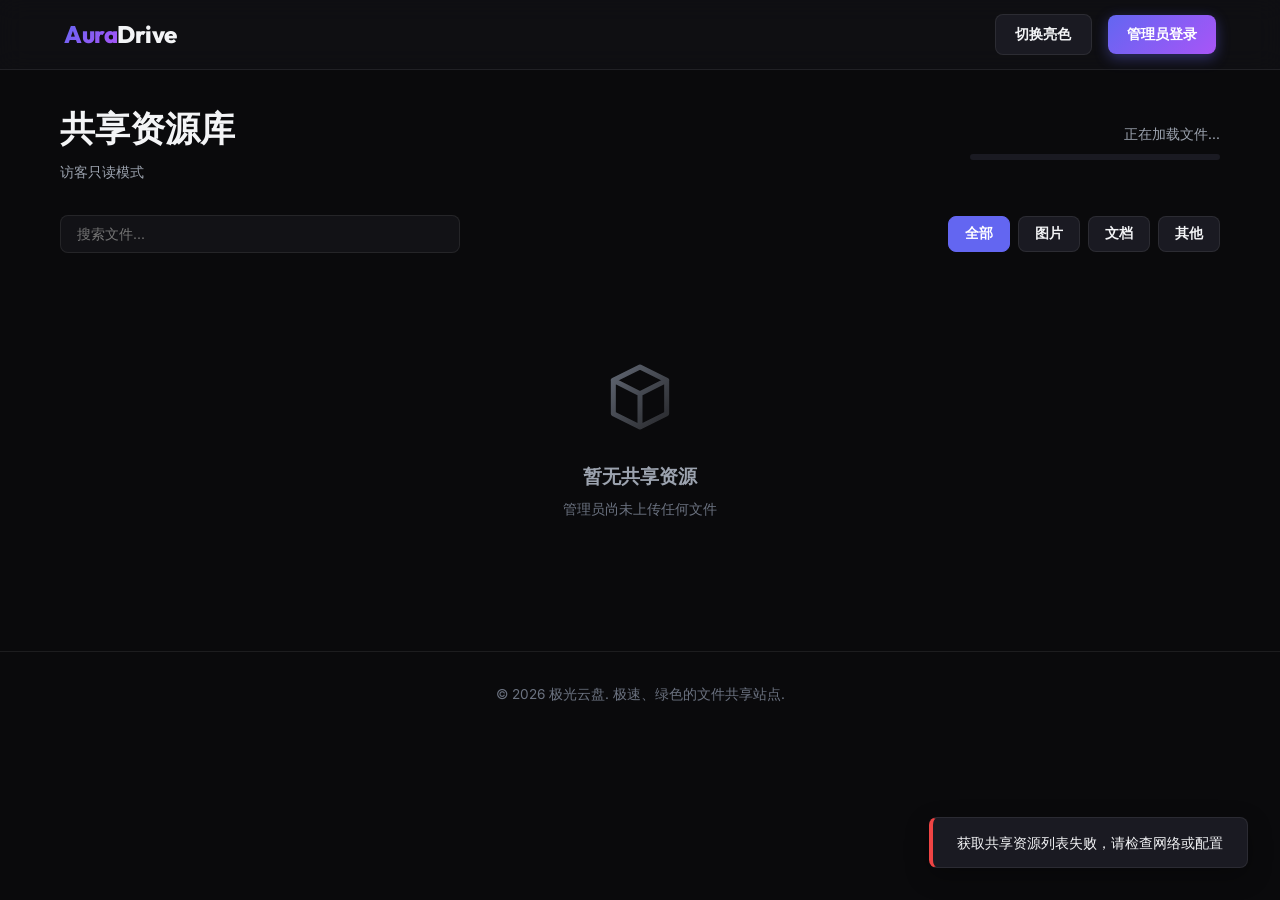
==== commit e71bad35: "Upgrade to Aura Drive v2.0 with separate admin panel" ====
--- a/index.html
+++ b/index.html
@@ -7,7 +7,7 @@
     <link rel="preconnect" href="https://fonts.googleapis.com">
     <link rel="preconnect" href="https://fonts.gstatic.com" crossorigin>
     <link href="https://fonts.googleapis.com/css2?family=Inter:wght@300;400;500;600;700&family=Outfit:wght@400;600;800&display=swap" rel="stylesheet">
-    <link rel="stylesheet" href="style.css">
+    <link rel="stylesheet" href="style.css?v=2.0">
 </head>
 <body>
     <header class="navbar">
@@ -16,19 +16,20 @@
         </div>
         <div class="nav-actions">
             <button class="btn btn-secondary" id="theme-toggle">切换主题</button>
-            <button class="btn btn-primary" id="open-config-btn">配置仓库</button>
+            <button class="btn btn-primary" id="admin-login-btn">管理员登录</button>
+            <button class="btn btn-outline" id="admin-logout-btn" style="display: none;">退出管理</button>
         </div>
     </header>
 
     <main class="container">
         <section class="drive-header">
             <div class="header-left">
-                <h1 class="page-title">我的云盘</h1>
-                <p class="repo-info" id="current-repo-display">当前关联仓库: 未配置</p>
+                <h1 class="page-title">共享资源库</h1>
+                <p class="repo-info" id="current-mode-badge">访客只读模式</p>
             </div>
             <div class="header-right">
                 <div class="storage-info">
-                    <span class="storage-text" id="storage-usage-text">已加载 0 个文件</span>
+                    <span class="storage-text" id="storage-usage-text">正在加载文件...</span>
                     <div class="storage-bar">
                         <div class="storage-fill" id="storage-usage-bar" style="width: 0%;"></div>
                     </div>
@@ -36,7 +37,7 @@
             </div>
         </section>
 
-        <section class="upload-area" id="drop-zone">
+        <section class="upload-area" id="drop-zone" style="display: none;">
             <input type="file" id="file-input" multiple style="display: none;">
             <div class="upload-icon"></div>
             <h3>拖拽文件到此处，或 <span class="upload-link" id="select-files-trigger">点击浏览</span></h3>
@@ -65,14 +66,14 @@
         </section>
 
         <section class="files-container">
-            <div class="loading-state" id="loading-spinner" style="display: none;">
+            <div class="loading-state" id="loading-spinner">
                 <div class="spinner"></div>
-                <p>正在拉取文件列表...</p>
+                <p>正在拉取资源列表...</p>
             </div>
-            <div class="empty-state" id="empty-state">
+            <div class="empty-state" id="empty-state" style="display: none;">
                 <div class="empty-icon"></div>
-                <h3>暂无文件</h3>
-                <p>请点击上方配置仓库，或直接拖入文件开始上传</p>
+                <h3>暂无共享资源</h3>
+                <p>管理员尚未上传任何文件</p>
             </div>
             <div class="files-grid" id="files-grid"></div>
         </section>
@@ -81,35 +82,19 @@
     <div class="modal" id="config-modal">
         <div class="modal-content">
             <div class="modal-header">
-                <h2>GitHub 仓库配置</h2>
+                <h2>管理员身份验证</h2>
                 <button class="close-btn" id="close-config-btn">&times;</button>
             </div>
             <div class="modal-body">
                 <div class="form-group">
-                    <label for="config-username">GitHub 用户名</label>
-                    <input type="text" id="config-username" placeholder="例如: sherlpyq">
-                </div>
-                <div class="form-group">
-                    <label for="config-repo">仓库名称</label>
-                    <input type="text" id="config-repo" placeholder="例如: jiaoxue">
-                </div>
-                <div class="form-group">
-                    <label for="config-branch">分支名称</label>
-                    <input type="text" id="config-branch" placeholder="默认: main" value="main">
-                </div>
-                <div class="form-group">
-                    <label for="config-path">存储目录</label>
-                    <input type="text" id="config-path" placeholder="例如: files" value="files">
-                </div>
-                <div class="form-group">
                     <label for="config-token">GitHub 访问令牌 (Personal Access Token)</label>
-                    <input type="password" id="config-token" placeholder="输入 ghp_ 开头的口令以支持文件上传">
-                    <span class="help-text">口令仅保存在本地浏览器中，绝对不会上传第三方服务器。</span>
+                    <input type="password" id="config-token" placeholder="请输入您的 ghp_ 口令进行管理授权">
+                    <span class="help-text">口令仅保存在本地浏览器中，用于调用 GitHub API 写入文件，绝不上传第三方。</span>
                 </div>
             </div>
             <div class="modal-footer">
                 <button class="btn btn-secondary" id="cancel-config-btn">取消</button>
-                <button class="btn btn-primary" id="save-config-btn">保存配置</button>
+                <button class="btn btn-primary" id="save-config-btn">登录并验证</button>
             </div>
         </div>
     </div>
@@ -118,10 +103,10 @@
 
     <footer class="footer">
         <div class="footer-bottom">
-            <p>&copy; 2026 极光云盘. 数据完全托管于您的 GitHub 仓库.</p>
+            <p>&copy; 2026 极光云盘. 极速、绿色的文件共享站点.</p>
         </div>
     </footer>
 
-    <script src="script.js"></script>
+    <script src="script.js?v=2.0"></script>
 </body>
 </html>
--- a/style.css
+++ b/style.css
@@ -142,6 +142,16 @@
     background-color: var(--border-color);
 }
 
+.btn-outline {
+    border: 1px solid var(--border-color);
+    color: var(--text-primary);
+}
+
+.btn-outline:hover {
+    background-color: var(--border-color);
+    transform: translateY(-2px);
+}
+
 .container {
     max-width: 1200px;
     margin: 0 auto;
@@ -206,6 +216,7 @@
     margin-bottom: 2.5rem;
     position: relative;
     overflow: hidden;
+    animation: slideDown 0.4s ease-out;
 }
 
 .upload-area:hover, .upload-area.dragover {
@@ -475,15 +486,23 @@
     text-align: center;
 }
 
+.btn-delete {
+    display: none;
+}
+
+.admin-mode .btn-delete {
+    display: block;
+}
+
 .modal {
     position: fixed;
     top: 0;
     left: 0;
-    width: 100%;
-    height: 100%;
-    background-color: rgba(0, 0, 0, 0.6);
-    backdrop-filter: blur(8px);
-    -webkit-backdrop-filter: blur(8px);
+    width: 100vw;
+    height: 100vh;
+    background-color: rgba(0, 0, 0, 0.65);
+    backdrop-filter: blur(10px);
+    -webkit-backdrop-filter: blur(10px);
     display: flex;
     align-items: center;
     justify-content: center;
@@ -500,18 +519,18 @@
 
 .modal-content {
     background-color: var(--bg-secondary);
-    border: 1px solid var(--border-color);
+    border: 1px solid var(--glass-border);
     border-radius: 16px;
     width: 90%;
-    max-width: 500px;
+    max-width: 440px;
     box-shadow: var(--shadow-lg);
-    transform: scale(0.9);
+    transform: translateY(20px);
     transition: transform var(--transition-normal);
     overflow: hidden;
 }
 
 .modal.active .modal-content {
-    transform: scale(1);
+    transform: translateY(0);
 }
 
 .modal-header {
@@ -635,6 +654,17 @@
 
 @keyframes spin {
     to { transform: rotate(360deg); }
+}
+
+@keyframes slideDown {
+    from {
+        opacity: 0;
+        transform: translateY(-20px);
+    }
+    to {
+        opacity: 1;
+        transform: translateY(0);
+    }
 }
 
 @media (max-width: 768px) {
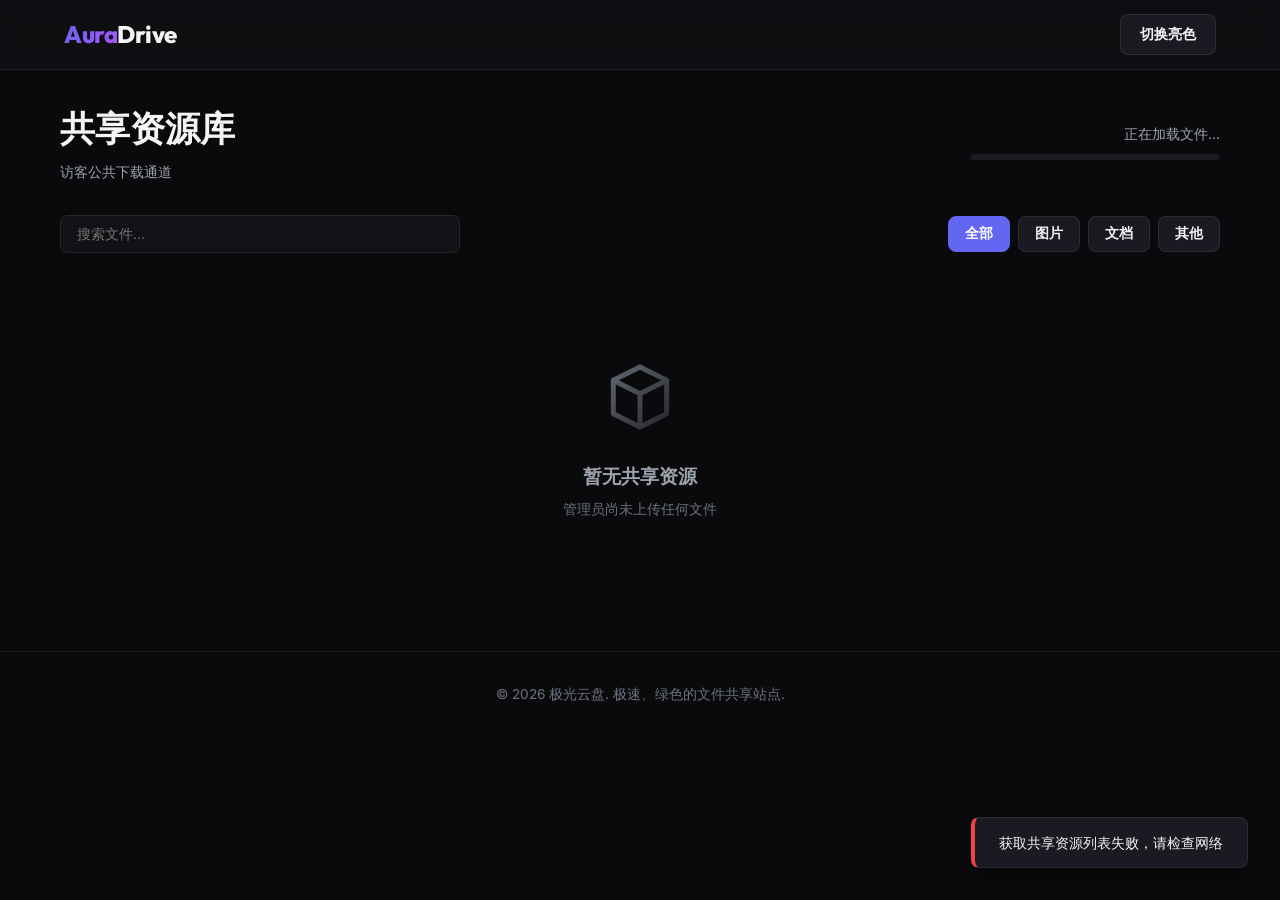
==== commit 9c761c02: "Split visitor view and admin portal in subfolder /zzy" ====
--- a/index.html
+++ b/index.html
@@ -16,8 +16,6 @@
         </div>
         <div class="nav-actions">
             <button class="btn btn-secondary" id="theme-toggle">切换主题</button>
-            <button class="btn btn-primary" id="admin-login-btn">管理员登录</button>
-            <button class="btn btn-outline" id="admin-logout-btn" style="display: none;">退出管理</button>
         </div>
     </header>
 
@@ -25,7 +23,7 @@
         <section class="drive-header">
             <div class="header-left">
                 <h1 class="page-title">共享资源库</h1>
-                <p class="repo-info" id="current-mode-badge">访客只读模式</p>
+                <p class="repo-info">访客公共下载通道</p>
             </div>
             <div class="header-right">
                 <div class="storage-info">
@@ -33,22 +31,6 @@
                     <div class="storage-bar">
                         <div class="storage-fill" id="storage-usage-bar" style="width: 0%;"></div>
                     </div>
-                </div>
-            </div>
-        </section>
-
-        <section class="upload-area" id="drop-zone" style="display: none;">
-            <input type="file" id="file-input" multiple style="display: none;">
-            <div class="upload-icon"></div>
-            <h3>拖拽文件到此处，或 <span class="upload-link" id="select-files-trigger">点击浏览</span></h3>
-            <p>支持多文件上传，单个文件大小建议不超过 25MB</p>
-            <div id="upload-progress-container" class="upload-progress-container" style="display: none;">
-                <div class="progress-info">
-                    <span id="upload-status-text">正在准备上传...</span>
-                    <span id="upload-percentage-text">0%</span>
-                </div>
-                <div class="progress-track">
-                    <div class="progress-thumb" id="upload-progress-bar" style="width: 0%;"></div>
                 </div>
             </div>
         </section>
@@ -79,26 +61,6 @@
         </section>
     </main>
 
-    <div class="modal" id="config-modal">
-        <div class="modal-content">
-            <div class="modal-header">
-                <h2>管理员身份验证</h2>
-                <button class="close-btn" id="close-config-btn">&times;</button>
-            </div>
-            <div class="modal-body">
-                <div class="form-group">
-                    <label for="config-token">GitHub 访问令牌 (Personal Access Token)</label>
-                    <input type="password" id="config-token" placeholder="请输入您的 ghp_ 口令进行管理授权">
-                    <span class="help-text">口令仅保存在本地浏览器中，用于调用 GitHub API 写入文件，绝不上传第三方。</span>
-                </div>
-            </div>
-            <div class="modal-footer">
-                <button class="btn btn-secondary" id="cancel-config-btn">取消</button>
-                <button class="btn btn-primary" id="save-config-btn">登录并验证</button>
-            </div>
-        </div>
-    </div>
-
     <div class="toast-container" id="toast-container"></div>
 
     <footer class="footer">
